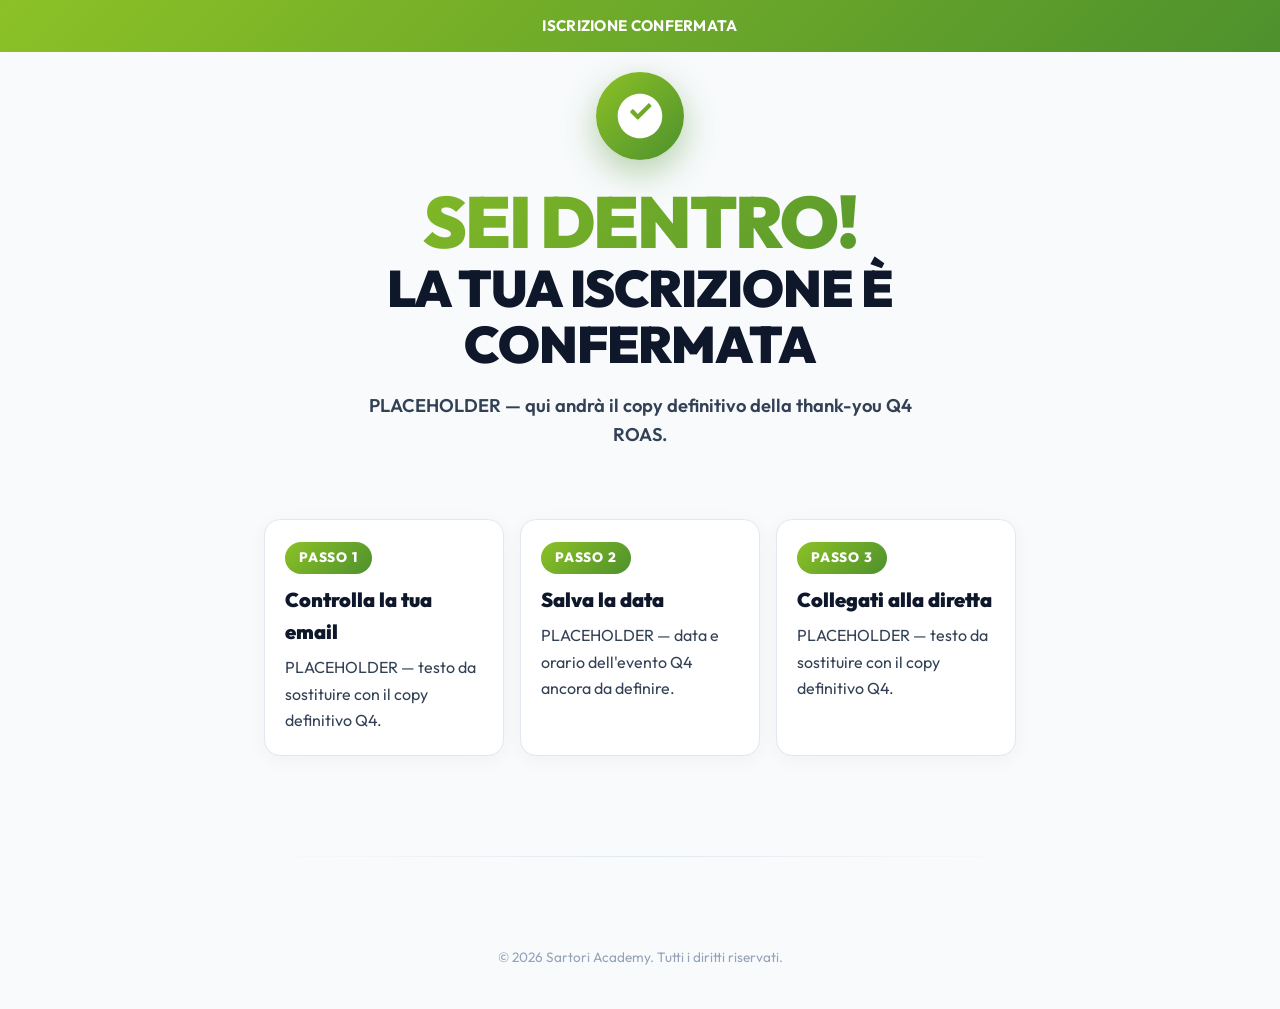
==== grazie.html @ 907e6506 "Initial Q4 2026 ROAS opt-in Co-Authored-By: Claude Opus 5 (1M context) <noreply@anthropic.com>" ====
<!DOCTYPE html>
<html lang="it">

<head>
  <meta charset="utf-8">
  <meta name="viewport" content="width=device-width, initial-scale=1">
  <meta name="robots" content="noindex, nofollow">

  <!-- ============================================================
       COPY PLACEHOLDER — la thank-you Q4 non è ancora definita.
       ============================================================ -->
  <title>Q4 2026 ROAS — Iscrizione confermata</title>
  <meta name="description" content="PLACEHOLDER — descrizione da sostituire con il copy Q4 ROAS.">

  <link rel="icon" href="./assets/favicon.svg" type="image/svg+xml">

  <link rel="preconnect" href="https://fonts.googleapis.com">
  <link rel="preconnect" href="https://fonts.gstatic.com" crossorigin>
  <link href="https://fonts.googleapis.com/css2?family=Outfit:wght@400;500;600;700;800;900&display=swap"
    rel="stylesheet">

  <link rel="stylesheet" href="./css/style.css">
</head>

<body>

  <svg xmlns="http://www.w3.org/2000/svg" style="display:none" aria-hidden="true">
    <symbol id="icon-check" viewBox="0 0 512 512">
      <path
        d="M256 8C119 8 8 119 8 256s111 248 248 248 248-111 248-248S393 8 256 8zm123 145L240 292c-5 5-12 5-17 0l-73-73c-5-5-5-12 0-17l17-17c5-5 12-5 17 0l48 48 114-114c5-5 12-5 17 0l17 17c4 4 4 12-1 17z" />
    </symbol>
    <symbol id="icon-play" viewBox="0 0 24 24">
      <path d="M5 4.5v15a1.5 1.5 0 0 0 2.3 1.3l12-7.5a1.5 1.5 0 0 0 0-2.6l-12-7.5A1.5 1.5 0 0 0 5 4.5z" />
    </symbol>
  </svg>

  <!-- ============================================================
       TOP BAR — COPY PLACEHOLDER
       ============================================================ -->
  <div class="top-bar">
    <strong>ISCRIZIONE CONFERMATA</strong>
  </div>

  <div class="container">

    <!-- ==========================================================
         INTESTAZIONE — COPY PLACEHOLDER
         ========================================================== -->
    <section class="thankyou">
      <span class="thankyou__badge">
        <svg aria-hidden="true">
          <use href="#icon-check"></use>
        </svg>
      </span>

      <div class="big-headline">SEI DENTRO!</div>
      <p class="sub-headline">LA TUA ISCRIZIONE È CONFERMATA</p>

      <p class="thankyou__lead">
        PLACEHOLDER — qui andrà il copy definitivo della thank-you Q4 ROAS.
      </p>
    </section>

    <!-- ==========================================================
         ZONA VIDEO — opzionale.
         Per attivarla: togli l'attributo hidden e configura il video
         in js/config.js (CONFIG.VIDALYTICS).
         ========================================================== -->
    <section hidden>
      <div class="vsl-wrapper" data-video>
        <button type="button" class="vsl-poster" data-video-play aria-label="Riproduci il video">
          <img src="./assets/vsl-cover.png" alt="" width="1280" height="720">
          <span class="vsl-poster__play">
            <svg aria-hidden="true">
              <use href="#icon-play"></use>
            </svg>
          </span>
        </button>
      </div>
    </section>

    <!-- ==========================================================
         PROSSIMI PASSI — COPY PLACEHOLDER
         ========================================================== -->
    <section>
      <div class="thankyou-steps">
        <div class="thankyou-step">
          <span class="thankyou-step__number">Passo 1</span>
          <h3>Controlla la tua email</h3>
          <p>PLACEHOLDER — testo da sostituire con il copy definitivo Q4.</p>
        </div>
        <div class="thankyou-step">
          <span class="thankyou-step__number">Passo 2</span>
          <h3>Salva la data</h3>
          <p>PLACEHOLDER — data e orario dell'evento Q4 ancora da definire.</p>
        </div>
        <div class="thankyou-step">
          <span class="thankyou-step__number">Passo 3</span>
          <h3>Collegati alla diretta</h3>
          <p>PLACEHOLDER — testo da sostituire con il copy definitivo Q4.</p>
        </div>
      </div>
    </section>

    <!-- ==========================================================
         CTA FINALE — opzionale.
         Per attivarla: togli hidden e imposta href/testo definitivi.
         ========================================================== -->
    <section hidden>
      <div class="cta-wrapper">
        <a href="#" class="cta-button">
          CTA PLACEHOLDER<small>Testo secondario placeholder</small>
        </a>
      </div>
    </section>

    <div class="divider"></div>

  </div>

  <!-- ============================================================
       FOOTER — COPY PLACEHOLDER
       ============================================================ -->
  <div class="footer">
    © 2026 Sartori Academy. Tutti i diritti riservati.
  </div>

  <script src="./js/config.js"></script>
  <script src="./js/main.js"></script>
</body>

</html>
---- css/style.css ----
/* ==========================================================================
   Q4 2026 ROAS — OPT-IN
   style.css — foglio di stile unico, mobile first.
   Ricostruito dal design del vecchio opt-in Q2, senza ClickFunnels.
   ========================================================================== */

/* --------------------------------------------------------------------------
   Design tokens
   -------------------------------------------------------------------------- */

:root {
  --green-500: #8cc126;
  --green-600: #4e912d;
  --green-700: #3a7020;
  --green-300: #a0d636;
  --green-100: #d4eda8;
  --green-050: #f0f9e8;

  --gold-300: #f5e27a;
  --gold-500: #e5c547;
  --gold-600: #c9a220;
  --gold-700: #a88510;
  --gold-900: #3a2a05;

  --red-500: #dc2626;
  --red-700: #991b1b;
  --red-050: #fef2f2;

  --ink-900: #0f172a;
  --ink-800: #1a1a1a;
  --ink-600: #334155;
  --ink-400: #64748b;
  --ink-300: #94a3b8;
  --line: #e2e8f0;
  --page-bg: #f8fafc;

  --font: 'Outfit', 'Segoe UI', system-ui, -apple-system, sans-serif;
  --container: 800px;
  --gutter: 18px;
}

/* --------------------------------------------------------------------------
   Reset / base
   -------------------------------------------------------------------------- */

*,
*::before,
*::after {
  margin: 0;
  padding: 0;
  box-sizing: border-box;
}

html,
body {
  scroll-behavior: smooth;
  overflow-x: hidden;
  max-width: 100%;
}

body {
  font-family: var(--font);
  background-color: var(--page-bg);
  color: var(--ink-900);
  line-height: 1.6;
  -webkit-font-smoothing: antialiased;
  -moz-osx-font-smoothing: grayscale;
}

body.has-modal-open {
  overflow: hidden;
}

img,
svg {
  max-width: 100%;
}

a {
  color: inherit;
}

:focus-visible {
  outline: 3px solid var(--gold-500);
  outline-offset: 2px;
}

.visually-hidden {
  position: absolute;
  width: 1px;
  height: 1px;
  margin: -1px;
  padding: 0;
  overflow: hidden;
  clip: rect(0 0 0 0);
  white-space: nowrap;
  border: 0;
}

/* --------------------------------------------------------------------------
   Layout
   -------------------------------------------------------------------------- */

.container {
  max-width: var(--container);
  margin: 0 auto;
  padding: 0 var(--gutter);
}

.container > section {
  padding: 20px 0;
}

.divider {
  width: 100%;
  height: 1px;
  background: linear-gradient(90deg, transparent, var(--line), transparent);
  margin: 20px 0;
}

/* --------------------------------------------------------------------------
   Top bar
   -------------------------------------------------------------------------- */

.top-bar {
  background: linear-gradient(135deg, var(--green-500), var(--green-600));
  color: #fff;
  text-align: center;
  padding: 14px 20px;
  font-size: 0.95rem;
  font-weight: 600;
  letter-spacing: 0.02em;
}

/* --------------------------------------------------------------------------
   Titoli
   -------------------------------------------------------------------------- */

.big-headline {
  font-size: clamp(2.5rem, 8vw, 4.5rem);
  font-weight: 900;
  line-height: 1.05;
  letter-spacing: -0.03em;
  text-align: center;
  background: linear-gradient(135deg, var(--green-500), var(--green-600));
  -webkit-background-clip: text;
  background-clip: text;
  -webkit-text-fill-color: transparent;
  color: transparent;
}

.sub-headline {
  font-size: clamp(2rem, 6vw, 3.2rem);
  font-weight: 900;
  color: var(--ink-900);
  letter-spacing: -0.02em;
  line-height: 1.1;
  text-align: center;
}

.section-heading {
  text-align: center;
  font-size: clamp(2.2rem, 6vw, 3.5rem);
  font-weight: 900;
  background: linear-gradient(135deg, var(--green-500), var(--green-600));
  -webkit-background-clip: text;
  background-clip: text;
  -webkit-text-fill-color: transparent;
  color: transparent;
  line-height: 1.1;
  letter-spacing: -0.03em;
  margin: 24px 0 14px;
}

.shine-text {
  background: linear-gradient(
    90deg,
    var(--green-600) 0%,
    var(--green-500) 25%,
    #d4f07a 50%,
    var(--green-500) 75%,
    var(--green-600) 100%
  );
  background-size: 200% 100%;
  -webkit-background-clip: text;
  background-clip: text;
  -webkit-text-fill-color: transparent;
  color: transparent;
  animation: text-shine 3s ease-in-out infinite;
}

@keyframes text-shine {
  0% {
    background-position: 200% center;
  }
  100% {
    background-position: -200% center;
  }
}

/* --------------------------------------------------------------------------
   Hero
   -------------------------------------------------------------------------- */

.hero {
  text-align: center;
  padding: 0 0 30px;
}

.hero .flash-label {
  display: inline-block;
  background: #fef9c3;
  color: #854d0e;
  font-size: 0.8rem;
  font-weight: 700;
  padding: 5px 14px;
  border-radius: 9999px;
  margin-bottom: 16px;
  border: 1.5px solid var(--gold-500);
}

.hero .flash-label .emoji {
  font-size: 1.1rem;
}

.hero-headline-forced {
  font-size: clamp(2.5rem, 12vw, 6rem);
  width: 100%;
}

.hero-subheadline-forced {
  word-break: keep-all;
  overflow-wrap: normal;
}

.hero-subheadline-forced span {
  white-space: nowrap;
}

.hero .description {
  font-size: 1.15rem;
  font-weight: 600;
  color: var(--ink-600);
  line-height: 1.6;
  margin-bottom: 8px;
}

.hero .description .highlight {
  color: var(--green-600);
  text-decoration: underline;
  text-decoration-thickness: 2px;
  text-underline-offset: 3px;
}

.hero-question {
  font-size: clamp(2.5rem, 12vw, 6rem);
  margin-bottom: 30px;
}

/* --------------------------------------------------------------------------
   Zona video (Vidalytics)
   -------------------------------------------------------------------------- */

.vsl-wrapper {
  position: relative;
  background: #000;
  border-radius: 12px;
  overflow: hidden;
  aspect-ratio: 16 / 9;
  margin-bottom: 40px;
  box-shadow: 0 10px 40px rgba(0, 0, 0, 0.15);
}

.vsl-poster {
  position: absolute;
  inset: 0;
  width: 100%;
  height: 100%;
  border: none;
  padding: 0;
  background: #000;
  cursor: pointer;
  display: block;
}

.vsl-poster img {
  width: 100%;
  height: 100%;
  object-fit: cover;
  display: block;
}

.vsl-poster__play {
  position: absolute;
  top: 50%;
  left: 50%;
  transform: translate(-50%, -50%);
  width: 84px;
  height: 84px;
  border-radius: 50%;
  background: rgba(78, 145, 45, 0.92);
  display: flex;
  align-items: center;
  justify-content: center;
  box-shadow: 0 8px 30px rgba(0, 0, 0, 0.45);
  transition: transform 0.15s;
}

.vsl-poster:hover .vsl-poster__play {
  transform: translate(-50%, -50%) scale(1.08);
}

.vsl-poster__play svg {
  width: 34px;
  height: 34px;
  fill: #fff;
  margin-left: 4px;
}

/* --------------------------------------------------------------------------
   CTA
   -------------------------------------------------------------------------- */

.cta-wrapper {
  text-align: center;
  margin: 20px 0;
}

.cta-button {
  display: block;
  width: 100%;
  background: linear-gradient(180deg, var(--green-300), var(--green-500) 40%, var(--green-600));
  color: #fff;
  font-family: var(--font);
  font-size: 1.8rem;
  font-weight: 900;
  text-transform: uppercase;
  letter-spacing: 0.04em;
  line-height: 1.15;
  padding: 22px 20px;
  border-radius: 9999px;
  border: none;
  border-bottom: 6px solid var(--green-700);
  cursor: pointer;
  text-decoration: none;
  text-shadow: 0 2px 4px rgba(0, 0, 0, 0.25);
  box-shadow: 0 10px 30px rgba(78, 145, 45, 0.5),
    inset 0 2px 0 rgba(255, 255, 255, 0.3),
    inset 0 -2px 4px rgba(0, 0, 0, 0.15);
  animation: pulse 2s ease-in-out infinite;
  transition: transform 0.15s, box-shadow 0.15s, border-bottom 0.15s;
}

.cta-button:hover {
  animation-play-state: paused;
  transform: translateY(-2px) scale(1.03);
  box-shadow: 0 14px 40px rgba(78, 145, 45, 0.6),
    inset 0 2px 0 rgba(255, 255, 255, 0.3),
    inset 0 -2px 4px rgba(0, 0, 0, 0.15);
}

.cta-button:active {
  transform: translateY(3px) scale(0.98);
  border-bottom-width: 2px;
  box-shadow: 0 4px 12px rgba(78, 145, 45, 0.3), inset 0 2px 4px rgba(0, 0, 0, 0.2);
}

.cta-button small {
  display: block;
  font-size: 1rem;
  font-weight: 600;
  margin-top: 2px;
  letter-spacing: 0.01em;
}

@keyframes pulse {
  0%,
  100% {
    transform: scale(1);
  }
  50% {
    transform: scale(1.03);
  }
}

.cta-note {
  text-align: center;
  font-size: 0.9rem;
  font-weight: 700;
  color: var(--green-600);
  margin-top: 12px;
  letter-spacing: 0.05em;
}

/* --------------------------------------------------------------------------
   Form d'iscrizione (hero + popup)
   -------------------------------------------------------------------------- */

.signup-form-wrapper {
  background: linear-gradient(135deg, var(--green-500), var(--green-600));
  border-radius: 20px;
  padding: 32px 22px;
  margin: 0 auto 40px;
  max-width: 500px;
  box-shadow: 0 12px 40px rgba(78, 145, 45, 0.35);
}

.signup-form-wrapper h3 {
  font-size: clamp(1.5rem, 4.5vw, 2rem);
  font-weight: 900;
  color: #fff;
  text-align: center;
  line-height: 1.2;
  margin-bottom: 24px;
  letter-spacing: -0.01em;
}

.signup-form-wrapper h3 span {
  color: var(--gold-300);
  font-style: italic;
}

.signup-form .form-field {
  display: flex;
  align-items: center;
  gap: 12px;
  background: rgba(255, 255, 255, 0.15);
  border: 1.5px solid rgba(255, 255, 255, 0.3);
  border-radius: 12px;
  padding: 14px 16px;
  margin-bottom: 14px;
  transition: border-color 0.2s, background 0.2s;
}

.signup-form .form-field:focus-within {
  border-color: var(--gold-300);
  background: rgba(255, 255, 255, 0.22);
}

.signup-form .form-field.is-invalid {
  border-color: #ffb4b4;
  background: rgba(220, 38, 38, 0.18);
}

.signup-form .form-field__icon {
  width: 20px;
  height: 20px;
  flex-shrink: 0;
  fill: rgba(255, 255, 255, 0.6);
}

.signup-form .form-field input {
  background: none;
  border: none;
  outline: none;
  color: #fff;
  font-family: var(--font);
  font-size: 1.05rem;
  font-weight: 500;
  width: 100%;
  min-width: 0;
}

.signup-form .form-field input::placeholder {
  color: rgba(255, 255, 255, 0.55);
}

/* Prefisso internazionale: la select nativa copre il pill "+39", così su
   mobile si apre il picker di sistema senza librerie esterne. */
.form-field--phone {
  gap: 8px;
}

.phone-prefix {
  position: relative;
  flex-shrink: 0;
  display: flex;
  align-items: center;
}

.phone-prefix__value {
  display: inline-flex;
  align-items: center;
  gap: 4px;
  background: rgba(255, 255, 255, 0.2);
  border-radius: 8px;
  padding: 6px 10px;
  color: #fff;
  font-size: 1rem;
  font-weight: 700;
  white-space: nowrap;
  pointer-events: none;
}

.phone-prefix__value::after {
  content: '';
  width: 0;
  height: 0;
  border-left: 4px solid transparent;
  border-right: 4px solid transparent;
  border-top: 5px solid rgba(255, 255, 255, 0.8);
}

.phone-prefix select {
  position: absolute;
  inset: 0;
  width: 100%;
  height: 100%;
  opacity: 0;
  cursor: pointer;
  font-family: var(--font);
  font-size: 16px; /* evita lo zoom automatico su iOS */
}

.form-error {
  background: rgba(255, 255, 255, 0.95);
  color: var(--red-700);
  border-radius: 10px;
  padding: 12px 14px;
  font-size: 0.95rem;
  font-weight: 600;
  line-height: 1.45;
  margin-bottom: 14px;
  text-align: left;
}

.form-submit {
  display: block;
  width: 100%;
  background: linear-gradient(180deg, var(--gold-300), var(--gold-500) 40%, var(--gold-600));
  color: var(--gold-900);
  font-family: var(--font);
  font-size: 2rem;
  font-weight: 900;
  text-transform: uppercase;
  letter-spacing: 0.03em;
  line-height: 1.15;
  padding: 22px 20px;
  border-radius: 9999px;
  border: none;
  border-bottom: 5px solid var(--gold-700);
  cursor: pointer;
  text-align: center;
  text-decoration: none;
  margin-top: 20px;
  box-shadow: 0 10px 30px rgba(201, 162, 32, 0.5),
    inset 0 2px 0 rgba(255, 255, 255, 0.4),
    inset 0 -2px 4px rgba(0, 0, 0, 0.1);
  animation: pulse 2s ease-in-out infinite;
  transition: transform 0.15s, box-shadow 0.15s, border-bottom 0.15s;
}

.form-submit:hover:not(:disabled) {
  animation-play-state: paused;
  transform: translateY(-2px) scale(1.03);
  box-shadow: 0 14px 40px rgba(201, 162, 32, 0.6),
    inset 0 2px 0 rgba(255, 255, 255, 0.4),
    inset 0 -2px 4px rgba(0, 0, 0, 0.1);
}

.form-submit:active:not(:disabled) {
  transform: translateY(3px) scale(0.98);
  border-bottom-width: 2px;
  box-shadow: 0 4px 12px rgba(201, 162, 32, 0.3), inset 0 2px 4px rgba(0, 0, 0, 0.15);
}

.form-submit:disabled {
  cursor: progress;
  opacity: 0.85;
  animation: none;
  transform: none;
  font-size: 1.3rem;
}

.form-submit small {
  display: block;
  font-size: 0.85rem;
  font-weight: 600;
  margin-top: 2px;
  letter-spacing: 0.01em;
  color: #5a4210;
}

.form-submit__spinner {
  display: inline-block;
  width: 18px;
  height: 18px;
  margin-right: 10px;
  vertical-align: -3px;
  border: 3px solid rgba(58, 42, 5, 0.25);
  border-top-color: var(--gold-900);
  border-radius: 50%;
  animation: spin 0.7s linear infinite;
}

@keyframes spin {
  to {
    transform: rotate(360deg);
  }
}

.form-note {
  color: #fff;
  text-align: center;
  font-size: 1.05rem;
  line-height: 1.7;
  margin-top: 20px;
}

.form-note .underline-green {
  text-decoration: underline;
  text-underline-offset: 3px;
  text-decoration-thickness: 2px;
}

.cta-note--on-green {
  color: var(--gold-300);
  margin-top: 14px;
}

/* --------------------------------------------------------------------------
   Modal d'iscrizione (aperto dalle CTA)
   -------------------------------------------------------------------------- */

.modal {
  position: fixed;
  inset: 0;
  z-index: 100;
  background: rgba(15, 23, 42, 0.78);
  display: flex;
  align-items: flex-start;
  justify-content: center;
  padding: 20px var(--gutter);
  overflow-y: auto;
  -webkit-overflow-scrolling: touch;
}

.modal[hidden] {
  display: none;
}

.modal__dialog {
  position: relative;
  width: 100%;
  max-width: 500px;
  margin: auto;
  background: #fff;
  border-radius: 22px;
  padding: 14px;
  box-shadow: 0 24px 60px rgba(0, 0, 0, 0.45);
}

.modal__close {
  position: absolute;
  top: -10px;
  right: -10px;
  z-index: 2;
  width: 40px;
  height: 40px;
  border-radius: 50%;
  border: none;
  background: #fff;
  color: var(--ink-900);
  font-size: 1.4rem;
  line-height: 1;
  cursor: pointer;
  box-shadow: 0 4px 14px rgba(0, 0, 0, 0.3);
}

.modal__headline {
  display: block;
  width: 100%;
  height: auto;
  margin-bottom: 14px;
}

.modal .signup-form-wrapper {
  margin-bottom: 0;
}

/* --------------------------------------------------------------------------
   Card benefici
   -------------------------------------------------------------------------- */

.benefit-cards {
  display: grid;
  grid-template-columns: 1fr;
  gap: 20px;
  margin: 16px 0 20px;
}

.benefit-card {
  background: var(--green-050);
  border-radius: 16px;
  overflow: hidden;
  box-shadow: 0 4px 20px rgba(0, 0, 0, 0.04);
}

.benefit-card-img {
  background: var(--green-100);
  min-height: 140px;
}

.benefit-card-img img {
  width: 100%;
  height: auto;
  display: block;
}

.benefit-card-body {
  padding: 14px 16px;
  display: flex;
  gap: 10px;
  align-items: flex-start;
}

.benefit-check {
  flex-shrink: 0;
  width: 26px;
  height: 26px;
  margin-top: 4px;
  fill: var(--green-600);
}

.benefit-card-body p {
  font-size: 1.3rem;
  color: var(--ink-600);
  line-height: 1.6;
  margin: 0;
  text-align: left;
}

.benefit-card-body p strong {
  color: var(--green-600);
  font-size: 1.35em;
  line-height: 1.2;
  display: inline-block;
}

.bio-cards .benefit-card-body p strong {
  font-size: inherit;
  line-height: inherit;
  display: inline;
}

.bio-photo {
  text-align: center;
  margin: 24px 0 30px;
}

.bio-photo img {
  max-width: 100%;
  height: auto;
  border-radius: 16px;
}

/* --------------------------------------------------------------------------
   Step cards (verdi / rosse)
   -------------------------------------------------------------------------- */

.green-steps,
.red-steps {
  display: flex;
  flex-direction: column;
  gap: 16px;
  margin: 10px 0 30px;
}

.green-step-card,
.red-step-card {
  border-radius: 14px;
  padding: 28px 24px 28px 82px;
  position: relative;
  overflow: hidden;
}

.green-step-card {
  background: var(--green-050);
}

.red-step-card {
  background: var(--red-050);
}

.green-step-number,
.red-step-number {
  position: absolute;
  left: 10px;
  top: 50%;
  transform: translateY(-50%);
  font-size: 5rem;
  font-weight: 900;
  line-height: 1;
  pointer-events: none;
}

.green-step-number {
  color: rgba(78, 145, 45, 0.15);
}

.red-step-number {
  color: rgba(220, 38, 38, 0.1);
}

.green-step-card p,
.red-step-card p {
  font-size: clamp(1.3rem, 3.5vw, 1.5rem);
  line-height: 1.6;
  margin: 0;
  text-align: left;
  position: relative;
  z-index: 1;
}

.green-step-card p {
  color: var(--ink-800);
}

.green-step-card p strong {
  color: var(--green-600);
}

.red-step-card p {
  color: var(--red-700);
}

.red-step-card p strong {
  color: var(--red-500);
}

/* --------------------------------------------------------------------------
   Blocchi di testo
   -------------------------------------------------------------------------- */

.text-section {
  margin: 16px 0;
}

.text-section p {
  font-size: 1.05rem;
  color: var(--ink-600);
  line-height: 1.8;
  margin-bottom: 16px;
  text-align: left;
}

.text-section p:last-child {
  margin-bottom: 0;
}

.text-section p strong {
  color: var(--ink-900);
}

.text-big p {
  font-size: clamp(1.5rem, 4.5vw, 1.6rem);
  line-height: 1.7;
}

.text-big p strong {
  color: var(--green-600);
}

.text-bold {
  font-weight: 700;
  color: var(--ink-900) !important;
}

.text-check {
  display: flex;
  gap: 10px;
  align-items: flex-start;
}

.text-check svg {
  flex-shrink: 0;
  width: 22px;
  height: 22px;
  margin-top: 6px;
  fill: var(--green-600);
}

.flash-warning {
  color: var(--red-500) !important;
  font-size: clamp(1.6rem, 5vw, 2.2rem) !important;
  font-weight: 900 !important;
  text-transform: uppercase;
  text-align: center !important;
  animation: flash-blink 1.2s ease-in-out infinite;
  margin: 20px 0 !important;
}

@keyframes flash-blink {
  0%,
  100% {
    opacity: 1;
  }
  50% {
    opacity: 0.4;
  }
}

.section-green {
  background: var(--green-050);
  padding: 24px var(--gutter);
  margin: 30px calc(var(--gutter) * -1);
  overflow: hidden;
}

/* --------------------------------------------------------------------------
   Blocco data evento
   -------------------------------------------------------------------------- */

.event-date-section {
  background: linear-gradient(135deg, var(--green-500), var(--green-600));
  border-radius: 20px;
  padding: 40px 24px;
  margin: 30px 0;
  text-align: center;
  box-shadow: 0 12px 40px rgba(78, 145, 45, 0.35);
}

.event-date-section .event-title {
  font-size: clamp(1.5rem, 4.5vw, 2rem);
  font-weight: 900;
  color: #fff;
  line-height: 1.2;
  margin-bottom: 24px;
  letter-spacing: -0.01em;
}

.event-date-section .event-title .highlight-gold {
  color: var(--gold-300);
  font-style: italic;
}

.event-date-card {
  display: inline-block;
  background: #fff;
  border-radius: 16px;
  padding: 20px 40px;
  box-shadow: 0 8px 30px rgba(0, 0, 0, 0.15);
}

.event-date-card .day-label {
  font-size: 0.85rem;
  font-weight: 700;
  text-transform: uppercase;
  letter-spacing: 0.08em;
  color: var(--gold-900);
  background: linear-gradient(180deg, var(--gold-300), var(--gold-600));
  display: inline-block;
  padding: 4px 16px;
  border-radius: 9999px;
  margin-bottom: 10px;
}

.event-date-card .day-number {
  font-size: clamp(3.5rem, 10vw, 5rem);
  font-weight: 900;
  color: var(--ink-800);
  line-height: 1;
  margin-bottom: 2px;
}

.event-date-card .day-month {
  font-size: 1rem;
  font-weight: 700;
  text-transform: uppercase;
  letter-spacing: 0.05em;
  color: #555;
}

.event-date-card .day-time {
  font-size: 0.9rem;
  color: #888;
  margin-top: 4px;
}

/* --------------------------------------------------------------------------
   Slider testimonianze
   -------------------------------------------------------------------------- */

.slider-wrapper {
  overflow: hidden;
  position: relative;
  margin: 30px calc(var(--gutter) * -1);
}

.slider-wrapper::before,
.slider-wrapper::after {
  content: '';
  position: absolute;
  top: 0;
  bottom: 0;
  width: 60px;
  z-index: 2;
  pointer-events: none;
}

.slider-wrapper::before {
  left: 0;
  background: linear-gradient(to right, var(--green-050), transparent);
}

.slider-wrapper::after {
  right: 0;
  background: linear-gradient(to left, var(--green-050), transparent);
}

.slider-track {
  display: flex;
  gap: 16px;
  width: max-content;
}

.slider-track img {
  height: 320px;
  width: auto;
  border-radius: 12px;
  flex-shrink: 0;
}

.slider-top {
  animation: scroll-left 30s linear infinite;
  margin-bottom: 16px;
}

.slider-bottom {
  animation: scroll-right 30s linear infinite;
}

@keyframes scroll-left {
  0% {
    transform: translateX(0);
  }
  100% {
    transform: translateX(-50%);
  }
}

@keyframes scroll-right {
  0% {
    transform: translateX(-50%);
  }
  100% {
    transform: translateX(0);
  }
}

/* --------------------------------------------------------------------------
   FAQ
   -------------------------------------------------------------------------- */

.faq-section {
  margin: 24px 0 30px;
}

details {
  background: linear-gradient(180deg, var(--green-300), var(--green-500) 40%, var(--green-600));
  border: none;
  border-radius: 8px;
  border-bottom: 4px solid var(--green-700);
  margin-bottom: 14px;
  overflow: hidden;
  box-shadow: 0 6px 20px rgba(78, 145, 45, 0.3), inset 0 1px 0 rgba(255, 255, 255, 0.3);
  transition: transform 0.3s, box-shadow 0.3s, background 0.3s;
}

details:hover {
  transform: translateY(-2px);
  box-shadow: 0 10px 30px rgba(78, 145, 45, 0.4), inset 0 1px 0 rgba(255, 255, 255, 0.3);
}

details[open] {
  background: #fff;
  border-bottom-color: var(--line);
  box-shadow: 0 6px 24px rgba(0, 0, 0, 0.08);
  transform: none;
}

summary {
  padding: 20px 24px;
  font-size: clamp(1.2rem, 3.5vw, 1.4rem);
  font-weight: 800;
  color: #fff;
  cursor: pointer;
  list-style: none;
  display: flex;
  justify-content: space-between;
  gap: 16px;
  align-items: center;
  text-align: left;
  text-shadow: 0 1px 3px rgba(0, 0, 0, 0.2);
}

details[open] summary {
  color: var(--green-600);
  text-shadow: none;
}

summary::-webkit-details-marker {
  display: none;
}

summary::after {
  content: '+';
  flex-shrink: 0;
  font-size: 1.4rem;
  font-weight: 900;
  color: #fff;
}

details[open] summary::after {
  content: '–';
  color: var(--green-600);
}

.faq-answer {
  padding: 0 24px 20px;
  font-size: clamp(1.15rem, 3vw, 1.25rem);
  color: var(--ink-600);
  line-height: 1.7;
  text-align: left;
}

/* --------------------------------------------------------------------------
   Countdown (opzionale — attivabile da js/config.js)
   -------------------------------------------------------------------------- */

.countdown-section {
  text-align: center;
  margin: 30px 0;
}

.countdown-label {
  font-size: 1rem;
  font-weight: 600;
  color: var(--ink-400);
  margin-bottom: 12px;
  text-transform: uppercase;
  letter-spacing: 0.05em;
}

.countdown {
  display: inline-flex;
  gap: 12px;
}

.countdown-block {
  background: linear-gradient(135deg, var(--green-500), var(--green-600));
  color: #fff;
  border-radius: 10px;
  padding: 10px 12px;
  min-width: 60px;
  text-align: center;
}

.countdown-block .number {
  font-size: 1.5rem;
  font-weight: 900;
  line-height: 1;
}

.countdown-block .label {
  font-size: 0.7rem;
  font-weight: 600;
  text-transform: uppercase;
  letter-spacing: 0.08em;
  margin-top: 4px;
  color: rgba(255, 255, 255, 0.7);
}

/* --------------------------------------------------------------------------
   Footer
   -------------------------------------------------------------------------- */

.footer {
  text-align: center;
  padding: 40px 20px;
  font-size: 0.85rem;
  color: var(--ink-300);
}

/* --------------------------------------------------------------------------
   Thank you page
   -------------------------------------------------------------------------- */

.thankyou {
  text-align: center;
  padding: 40px 0 20px;
}

.thankyou__badge {
  display: inline-flex;
  align-items: center;
  justify-content: center;
  width: 88px;
  height: 88px;
  border-radius: 50%;
  background: linear-gradient(135deg, var(--green-500), var(--green-600));
  box-shadow: 0 12px 34px rgba(78, 145, 45, 0.4);
  margin-bottom: 24px;
}

.thankyou__badge svg {
  width: 46px;
  height: 46px;
  fill: #fff;
}

.thankyou__lead {
  font-size: 1.15rem;
  font-weight: 600;
  color: var(--ink-600);
  max-width: 560px;
  margin: 18px auto 0;
}

.thankyou-steps {
  display: grid;
  grid-template-columns: 1fr;
  gap: 16px;
  margin: 30px 0;
  text-align: left;
}

.thankyou-step {
  background: #fff;
  border: 1px solid var(--line);
  border-radius: 16px;
  padding: 22px 20px;
  box-shadow: 0 4px 20px rgba(0, 0, 0, 0.04);
}

.thankyou-step__number {
  display: inline-block;
  background: linear-gradient(135deg, var(--green-500), var(--green-600));
  color: #fff;
  font-size: 0.85rem;
  font-weight: 800;
  letter-spacing: 0.06em;
  text-transform: uppercase;
  padding: 5px 14px;
  border-radius: 9999px;
  margin-bottom: 10px;
}

.thankyou-step h3 {
  font-size: 1.25rem;
  font-weight: 900;
  color: var(--ink-900);
  margin-bottom: 6px;
}

.thankyou-step p {
  font-size: 1rem;
  color: var(--ink-600);
  line-height: 1.65;
}

/* --------------------------------------------------------------------------
   Desktop / tablet
   -------------------------------------------------------------------------- */

@media (min-width: 769px) {
  :root {
    --gutter: 24px;
  }

  .container > section {
    padding: 20px 0;
  }

  .hero {
    padding: 0 0 50px;
  }

  .divider {
    margin: 50px 0;
  }

  .section-heading {
    margin: 60px 0 30px;
  }

  .text-section {
    margin: 40px 0;
  }

  .cta-wrapper {
    margin: 40px 0;
  }

  .cta-button {
    font-size: clamp(2rem, 6vw, 3rem);
    padding: 26px 24px;
  }

  .form-submit {
    font-size: 1.6rem;
    padding: 24px 28px;
  }

  .benefit-cards {
    grid-template-columns: repeat(2, 1fr);
    margin: 30px 0 40px;
  }

  .benefit-card-body p {
    font-size: clamp(1.3rem, 3.5vw, 1.5rem);
  }

  .section-green {
    padding: 50px 36px;
  }

  .signup-form-wrapper {
    padding: 40px 30px;
  }

  .slider-track img {
    height: 450px;
  }

  .faq-section {
    margin: 50px 0 60px;
  }

  .thankyou-steps {
    grid-template-columns: repeat(3, 1fr);
  }

  .countdown-block {
    padding: 14px 18px;
    min-width: 72px;
  }

  .countdown-block .number {
    font-size: 2rem;
  }
}

/* --------------------------------------------------------------------------
   Accessibilità: rispetta prefers-reduced-motion
   -------------------------------------------------------------------------- */

@media (prefers-reduced-motion: reduce) {
  *,
  *::before,
  *::after {
    animation-duration: 0.01ms !important;
    animation-iteration-count: 1 !important;
    transition-duration: 0.01ms !important;
    scroll-behavior: auto !important;
  }
}
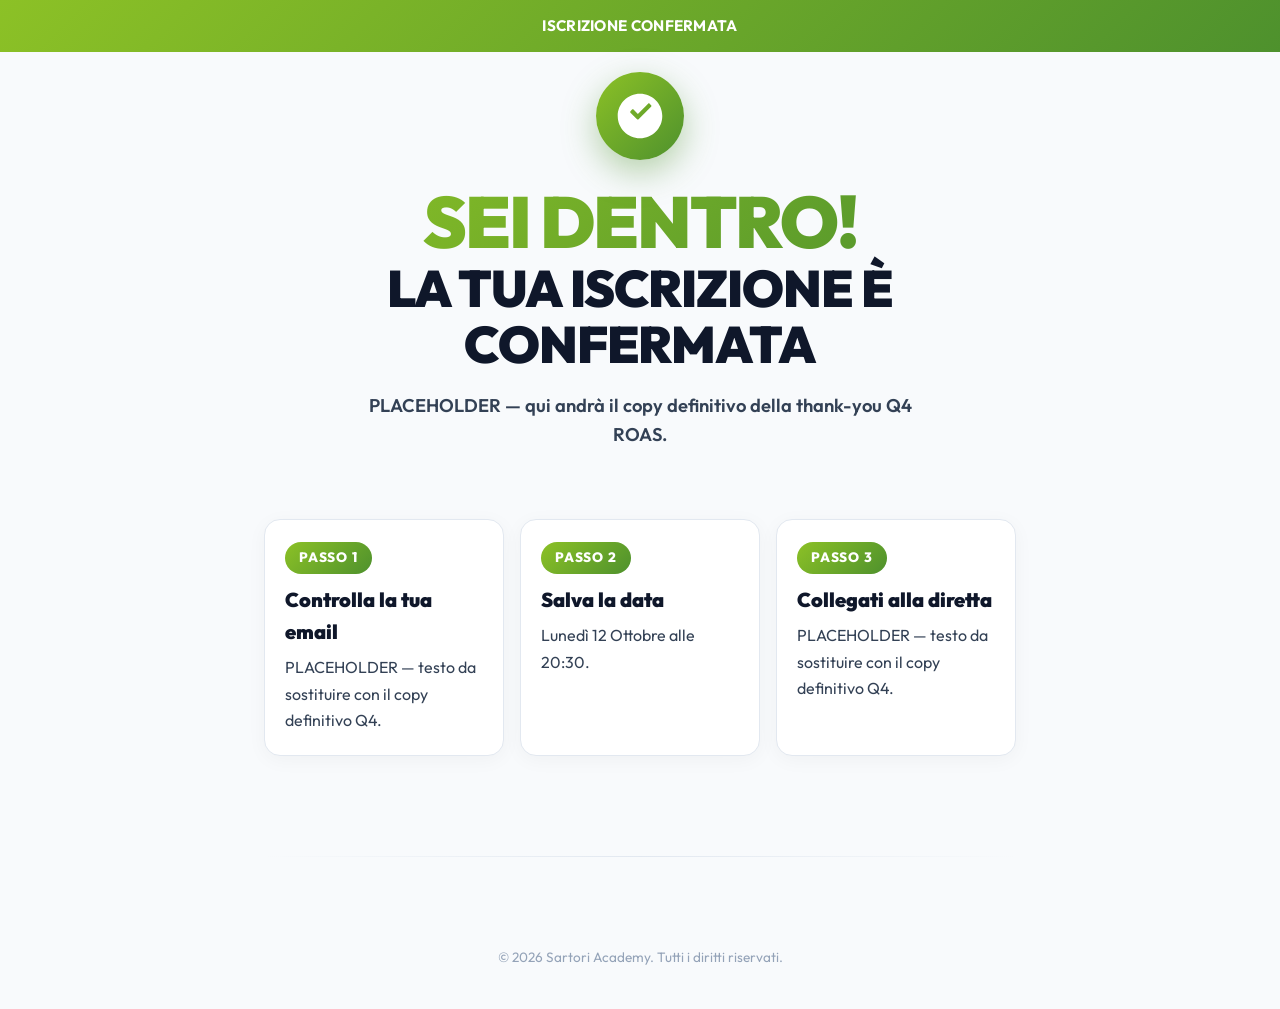
==== commit b6ecbb55: "Update Q4 ROAS event date and remove old video Co-Authored-By: Claude Opus 5 (1M context) <noreply@a" ====
--- a/grazie.html
+++ b/grazie.html
@@ -29,9 +29,6 @@
       <path
         d="M256 8C119 8 8 119 8 256s111 248 248 248 248-111 248-248S393 8 256 8zm123 145L240 292c-5 5-12 5-17 0l-73-73c-5-5-5-12 0-17l17-17c5-5 12-5 17 0l48 48 114-114c5-5 12-5 17 0l17 17c4 4 4 12-1 17z" />
     </symbol>
-    <symbol id="icon-play" viewBox="0 0 24 24">
-      <path d="M5 4.5v15a1.5 1.5 0 0 0 2.3 1.3l12-7.5a1.5 1.5 0 0 0 0-2.6l-12-7.5A1.5 1.5 0 0 0 5 4.5z" />
-    </symbol>
   </svg>
 
   <!-- ============================================================
@@ -62,24 +59,6 @@
     </section>
 
     <!-- ==========================================================
-         ZONA VIDEO — opzionale.
-         Per attivarla: togli l'attributo hidden e configura il video
-         in js/config.js (CONFIG.VIDALYTICS).
-         ========================================================== -->
-    <section hidden>
-      <div class="vsl-wrapper" data-video>
-        <button type="button" class="vsl-poster" data-video-play aria-label="Riproduci il video">
-          <img src="./assets/vsl-cover.png" alt="" width="1280" height="720">
-          <span class="vsl-poster__play">
-            <svg aria-hidden="true">
-              <use href="#icon-play"></use>
-            </svg>
-          </span>
-        </button>
-      </div>
-    </section>
-
-    <!-- ==========================================================
          PROSSIMI PASSI — COPY PLACEHOLDER
          ========================================================== -->
     <section>
@@ -92,7 +71,7 @@
         <div class="thankyou-step">
           <span class="thankyou-step__number">Passo 2</span>
           <h3>Salva la data</h3>
-          <p>PLACEHOLDER — data e orario dell'evento Q4 ancora da definire.</p>
+          <p>Lunedì 12 Ottobre alle 20:30.</p>
         </div>
         <div class="thankyou-step">
           <span class="thankyou-step__number">Passo 3</span>
--- a/css/style.css
+++ b/css/style.css
@@ -255,66 +255,6 @@
 .hero-question {
   font-size: clamp(2.5rem, 12vw, 6rem);
   margin-bottom: 30px;
-}
-
-/* --------------------------------------------------------------------------
-   Zona video (Vidalytics)
-   -------------------------------------------------------------------------- */
-
-.vsl-wrapper {
-  position: relative;
-  background: #000;
-  border-radius: 12px;
-  overflow: hidden;
-  aspect-ratio: 16 / 9;
-  margin-bottom: 40px;
-  box-shadow: 0 10px 40px rgba(0, 0, 0, 0.15);
-}
-
-.vsl-poster {
-  position: absolute;
-  inset: 0;
-  width: 100%;
-  height: 100%;
-  border: none;
-  padding: 0;
-  background: #000;
-  cursor: pointer;
-  display: block;
-}
-
-.vsl-poster img {
-  width: 100%;
-  height: 100%;
-  object-fit: cover;
-  display: block;
-}
-
-.vsl-poster__play {
-  position: absolute;
-  top: 50%;
-  left: 50%;
-  transform: translate(-50%, -50%);
-  width: 84px;
-  height: 84px;
-  border-radius: 50%;
-  background: rgba(78, 145, 45, 0.92);
-  display: flex;
-  align-items: center;
-  justify-content: center;
-  box-shadow: 0 8px 30px rgba(0, 0, 0, 0.45);
-  transition: transform 0.15s;
-}
-
-.vsl-poster:hover .vsl-poster__play {
-  transform: translate(-50%, -50%) scale(1.08);
-}
-
-.vsl-poster__play svg {
-  width: 34px;
-  height: 34px;
-  fill: #fff;
-  margin-left: 4px;
 }
 
 /* --------------------------------------------------------------------------
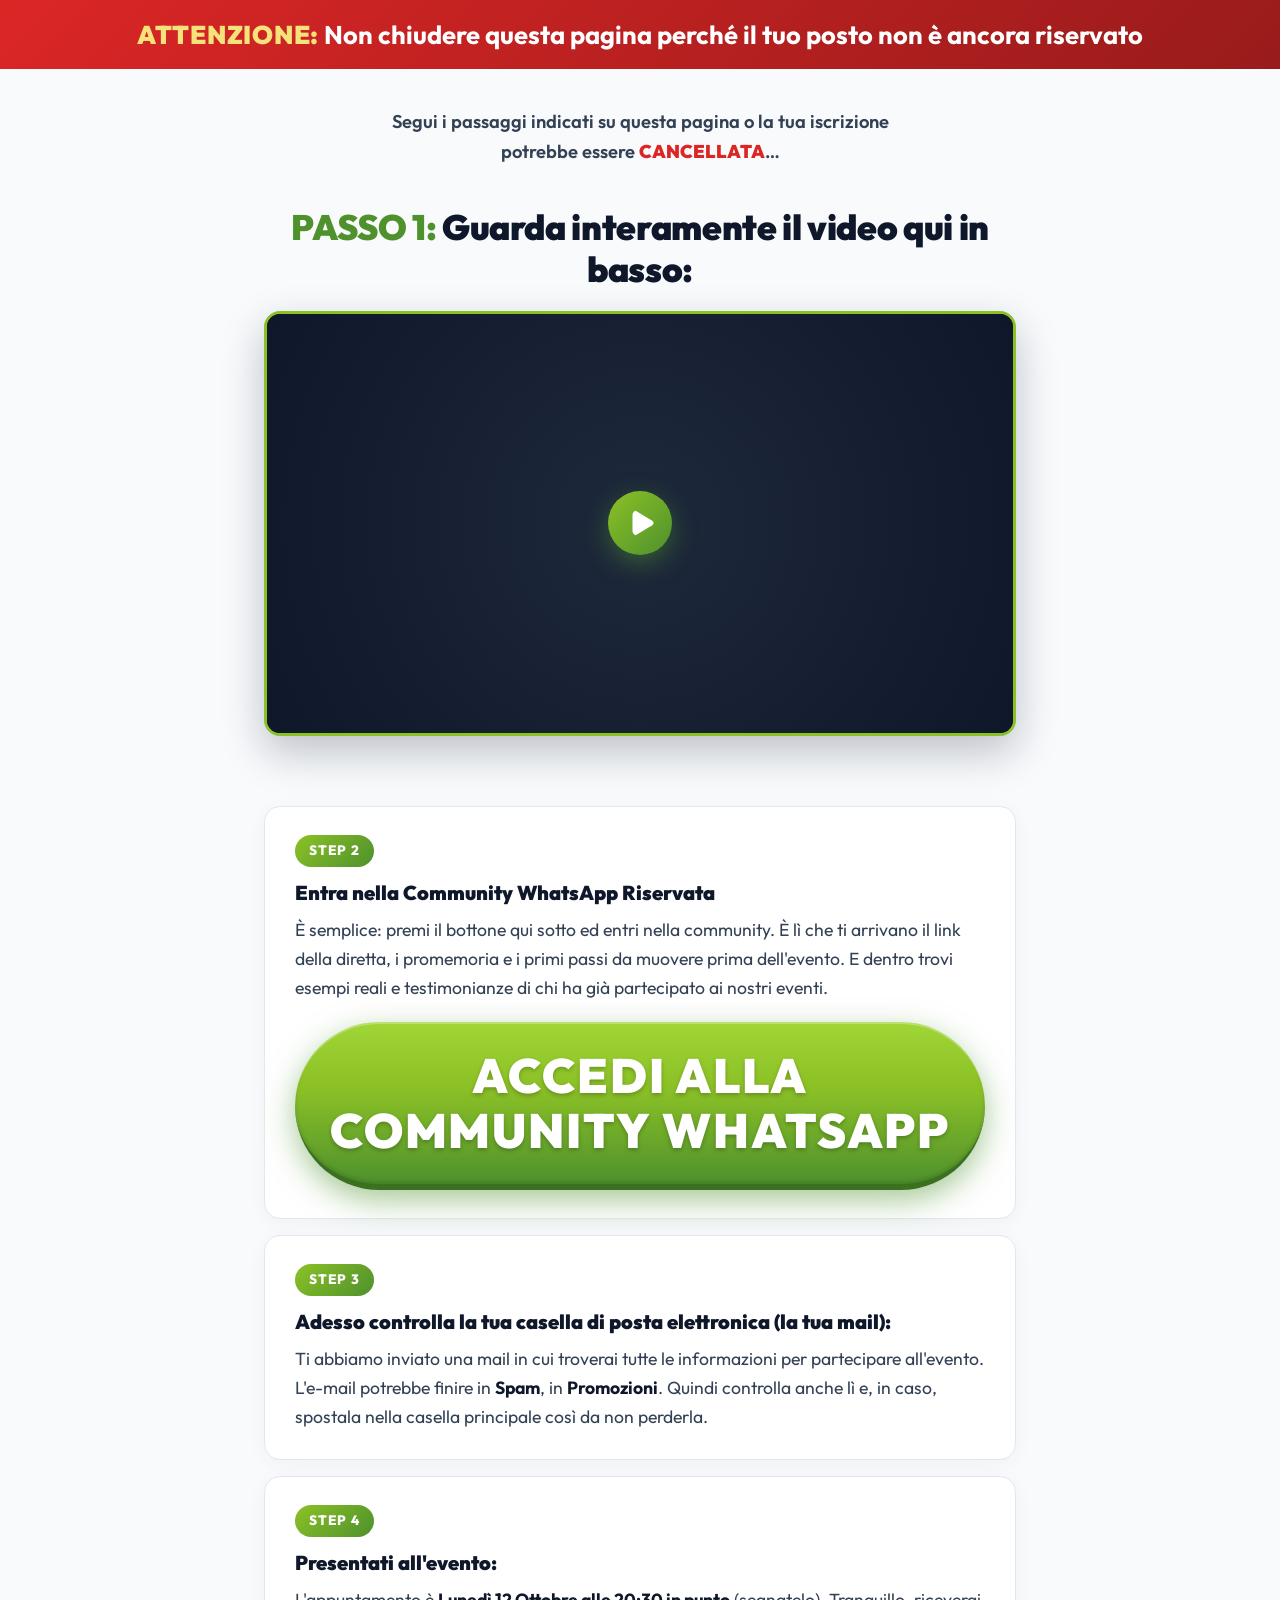
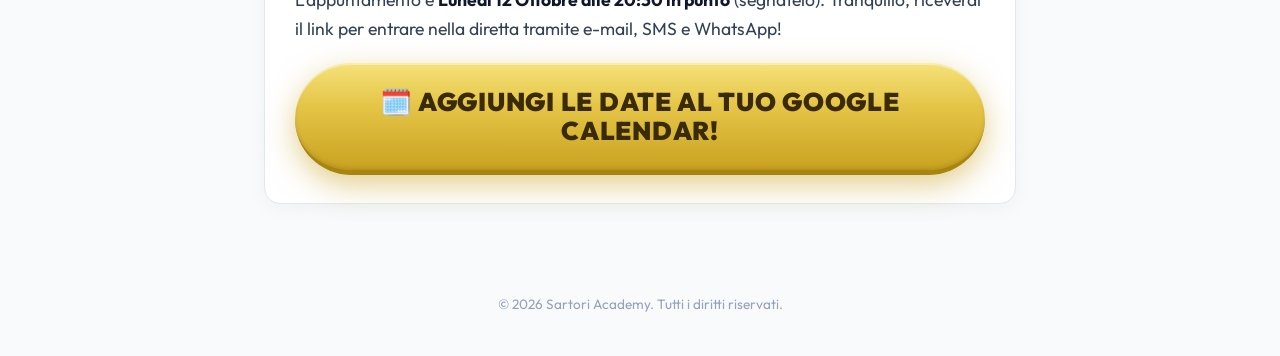
==== commit 38b9b6ea: "Update Q4 ROAS opt-in and thank-you copy Co-Authored-By: Claude Opus 5 (1M context) <noreply@anthrop" ====
--- a/grazie.html
+++ b/grazie.html
@@ -6,11 +6,8 @@
   <meta name="viewport" content="width=device-width, initial-scale=1">
   <meta name="robots" content="noindex, nofollow">
 
-  <!-- ============================================================
-       COPY PLACEHOLDER — la thank-you Q4 non è ancora definita.
-       ============================================================ -->
-  <title>Q4 2026 ROAS — Iscrizione confermata</title>
-  <meta name="description" content="PLACEHOLDER — descrizione da sostituire con il copy Q4 ROAS.">
+  <!-- Copy: "OPT-IN - Lancio ROAS (12_10_2026).docx" → sezione A3 - TY PAGE -->
+  <title>I prossimi passi — Evento Live 12 Ottobre 2026</title>
 
   <link rel="icon" href="./assets/favicon.svg" type="image/svg+xml">
 
@@ -25,80 +22,98 @@
 <body>
 
   <svg xmlns="http://www.w3.org/2000/svg" style="display:none" aria-hidden="true">
-    <symbol id="icon-check" viewBox="0 0 512 512">
-      <path
-        d="M256 8C119 8 8 119 8 256s111 248 248 248 248-111 248-248S393 8 256 8zm123 145L240 292c-5 5-12 5-17 0l-73-73c-5-5-5-12 0-17l17-17c5-5 12-5 17 0l48 48 114-114c5-5 12-5 17 0l17 17c4 4 4 12-1 17z" />
+    <symbol id="icon-play" viewBox="0 0 384 512">
+      <path d="M73 39c-15-9-33-9-48 0S0 63 0 80v352c0 17 9 33 25 41s33 9 48 0l288-176c14-9 23-24 23-41s-9-32-23-41L73 39z" />
     </symbol>
   </svg>
 
   <!-- ============================================================
-       TOP BAR — COPY PLACEHOLDER
+       ATTENZIONE — headline iniziale
        ============================================================ -->
-  <div class="top-bar">
-    <strong>ISCRIZIONE CONFERMATA</strong>
+  <div class="alert-bar" role="alert">
+    <strong>ATTENZIONE:</strong> Non chiudere questa pagina perché il tuo posto non è ancora riservato
   </div>
 
   <div class="container">
 
-    <!-- ==========================================================
-         INTESTAZIONE — COPY PLACEHOLDER
-         ========================================================== -->
     <section class="thankyou">
-      <span class="thankyou__badge">
-        <svg aria-hidden="true">
-          <use href="#icon-check"></use>
-        </svg>
-      </span>
-
-      <div class="big-headline">SEI DENTRO!</div>
-      <p class="sub-headline">LA TUA ISCRIZIONE È CONFERMATA</p>
-
       <p class="thankyou__lead">
-        PLACEHOLDER — qui andrà il copy definitivo della thank-you Q4 ROAS.
+        Segui i passaggi indicati su questa pagina o la tua iscrizione potrebbe essere
+        <strong class="text-alert">CANCELLATA</strong>…
       </p>
     </section>
 
     <!-- ==========================================================
-         PROSSIMI PASSI — COPY PLACEHOLDER
+         PASSO 1 — VSL thank-you
+         Il testo del video (A3, da "--- VSL ---" a "--- FINE VSL ---")
+         è lo script del video: NON va mostrato in pagina.
+
+         TODO: NEW Q4 THANK-YOU VIDALYTICS EMBED
+         Sostituire l'intero <div class="vsl-placeholder"> qui sotto con
+         l'embed Vidalytics Q4 definitivo. NON riutilizzare l'embed Q2.
          ========================================================== -->
-    <section>
-      <div class="thankyou-steps">
-        <div class="thankyou-step">
-          <span class="thankyou-step__number">Passo 1</span>
-          <h3>Controlla la tua email</h3>
-          <p>PLACEHOLDER — testo da sostituire con il copy definitivo Q4.</p>
-        </div>
-        <div class="thankyou-step">
-          <span class="thankyou-step__number">Passo 2</span>
-          <h3>Salva la data</h3>
-          <p>Lunedì 12 Ottobre alle 20:30.</p>
-        </div>
-        <div class="thankyou-step">
-          <span class="thankyou-step__number">Passo 3</span>
-          <h3>Collegati alla diretta</h3>
-          <p>PLACEHOLDER — testo da sostituire con il copy definitivo Q4.</p>
+    <section class="thankyou-vsl">
+      <h2 class="step-heading"><span>PASSO 1:</span> Guarda interamente il video qui in basso:</h2>
+
+      <div class="vsl-frame" data-vsl="thankyou">
+        <div class="vsl-placeholder" role="img" aria-label="Video">
+          <svg aria-hidden="true">
+            <use href="#icon-play"></use>
+          </svg>
         </div>
       </div>
     </section>
 
-    <!-- ==========================================================
-         CTA FINALE — opzionale.
-         Per attivarla: togli hidden e imposta href/testo definitivi.
-         ========================================================== -->
-    <section hidden>
-      <div class="cta-wrapper">
-        <a href="#" class="cta-button">
-          CTA PLACEHOLDER<small>Testo secondario placeholder</small>
-        </a>
+    <section>
+      <div class="thankyou-steps">
+
+        <!-- Step 2 — Community WhatsApp -->
+        <div class="thankyou-step">
+          <span class="thankyou-step__number">Step 2</span>
+          <h3>Entra nella Community WhatsApp Riservata</h3>
+          <p>È semplice: premi il bottone qui sotto ed entri nella community. È lì che ti arrivano il link della
+            diretta, i promemoria e i primi passi da muovere prima dell'evento. E dentro trovi esempi reali e
+            testimonianze di chi ha già partecipato ai nostri eventi.</p>
+
+          <!-- TODO: URL COMMUNITY WHATSAPP
+               Il link definitivo non è ancora stato fornito.
+               Aggiungere href="https://chat.whatsapp.com/..." e rimuovere aria-disabled. -->
+          <a class="cta-button cta-button--step" aria-disabled="true" target="_blank" rel="noopener">
+            ACCEDI ALLA COMMUNITY WHATSAPP
+          </a>
+        </div>
+
+        <!-- Step 3 — Email -->
+        <div class="thankyou-step">
+          <span class="thankyou-step__number">Step 3</span>
+          <h3>Adesso controlla la tua casella di posta elettronica (la tua mail):</h3>
+          <p>Ti abbiamo inviato una mail in cui troverai tutte le informazioni per partecipare all'evento. L'e-mail
+            potrebbe finire in <strong>Spam</strong>, in <strong>Promozioni</strong>. Quindi controlla anche lì e, in
+            caso, spostala nella casella principale così da non perderla.</p>
+        </div>
+
+        <!-- Step 4 — Evento -->
+        <div class="thankyou-step">
+          <span class="thankyou-step__number">Step 4</span>
+          <h3>Presentati all'evento:</h3>
+          <p>L'appuntamento è <strong>Lunedì 12 Ottobre alle 20:30 in punto</strong> (segnatelo). Tranquillo, riceverai
+            il link per entrare nella diretta tramite e-mail, SMS e WhatsApp!</p>
+
+          <!-- TODO: URL GOOGLE CALENDAR
+               Il link definitivo non è ancora stato fornito.
+               Aggiungere href="https://calendar.google.com/..." e rimuovere aria-disabled. -->
+          <a class="form-submit form-submit--step" aria-disabled="true" target="_blank" rel="noopener">
+            🗓️ AGGIUNGI LE DATE AL TUO GOOGLE CALENDAR!
+          </a>
+        </div>
+
       </div>
     </section>
-
-    <div class="divider"></div>
 
   </div>
 
   <!-- ============================================================
-       FOOTER — COPY PLACEHOLDER
+       FOOTER
        ============================================================ -->
   <div class="footer">
     © 2026 Sartori Academy. Tutti i diritti riservati.
--- a/css/style.css
+++ b/css/style.css
@@ -254,7 +254,63 @@
 
 .hero-question {
   font-size: clamp(2.5rem, 12vw, 6rem);
-  margin-bottom: 30px;
+  margin-bottom: 10px;
+}
+
+.pre-headline {
+  display: inline-block;
+  background: var(--ink-900);
+  color: #fff;
+  font-size: 1rem;
+  font-weight: 800;
+  letter-spacing: 0.02em;
+  padding: 8px 18px;
+  border-radius: 9999px;
+  margin: 24px 0 14px;
+}
+
+.hero .pre-headline + .flash-label {
+  display: table;
+  margin: 0 auto 16px;
+}
+
+/* --------------------------------------------------------------------------
+   VSL (opt-in + thank-you)
+   Contenitore 16:9 pronto per l'embed Vidalytics: sostituire
+   .vsl-placeholder con il codice embed.
+   -------------------------------------------------------------------------- */
+
+.vsl-section {
+  padding-top: 0;
+}
+
+.vsl-frame {
+  position: relative;
+  width: 100%;
+  margin: 0 auto;
+  border-radius: 16px;
+  overflow: hidden;
+  background: var(--ink-900);
+  box-shadow: 0 16px 40px rgba(15, 23, 42, 0.25);
+  border: 3px solid var(--green-500);
+}
+
+.vsl-placeholder {
+  aspect-ratio: 16 / 9;
+  display: flex;
+  align-items: center;
+  justify-content: center;
+  background: radial-gradient(circle at center, #1e293b, var(--ink-900));
+}
+
+.vsl-placeholder svg {
+  width: 64px;
+  height: 64px;
+  padding: 18px 16px 18px 22px;
+  border-radius: 50%;
+  background: linear-gradient(135deg, var(--green-500), var(--green-600));
+  fill: #fff;
+  box-shadow: 0 8px 24px rgba(78, 145, 45, 0.5);
 }
 
 /* --------------------------------------------------------------------------
@@ -360,6 +416,20 @@
   font-style: italic;
 }
 
+.intro-form .signup-form-wrapper h3 {
+  font-size: clamp(1.3rem, 4.2vw, 1.75rem);
+  margin-bottom: 14px;
+}
+
+.form-intro {
+  color: #fff;
+  text-align: center;
+  font-size: 1.1rem;
+  font-weight: 600;
+  line-height: 1.55;
+  margin-bottom: 22px;
+}
+
 .signup-form .form-field {
   display: flex;
   align-items: center;
@@ -608,10 +678,50 @@
 }
 
 .modal__headline {
-  display: block;
-  width: 100%;
-  height: auto;
-  margin-bottom: 14px;
+  text-align: center;
+  padding: 18px 8px 16px;
+}
+
+.modal__headline p {
+  margin: 0;
+}
+
+.modal__headline-big {
+  font-size: clamp(2.1rem, 9vw, 3rem);
+  font-weight: 900;
+  line-height: 1.02;
+  letter-spacing: -0.03em;
+  background: linear-gradient(135deg, var(--green-500), var(--green-600));
+  -webkit-background-clip: text;
+  background-clip: text;
+  -webkit-text-fill-color: transparent;
+  color: transparent;
+}
+
+.modal__headline-sub {
+  margin-top: 10px !important;
+  font-size: 1.1rem;
+  font-weight: 700;
+  color: var(--ink-600);
+  line-height: 1.3;
+}
+
+.modal__headline-sub span {
+  display: inline-block;
+  margin-top: 4px;
+  font-size: clamp(1.5rem, 6.5vw, 2rem);
+  font-weight: 900;
+  color: var(--ink-900);
+  letter-spacing: -0.02em;
+  white-space: nowrap;
+}
+
+.modal__headline-question {
+  margin-top: 8px !important;
+  font-size: clamp(2.2rem, 10vw, 3.2rem);
+  font-weight: 900;
+  line-height: 1.05;
+  letter-spacing: -0.03em;
 }
 
 .modal .signup-form-wrapper {
@@ -677,10 +787,22 @@
   display: inline-block;
 }
 
-.bio-cards .benefit-card-body p strong {
+.bio-cards .benefit-card-body p strong,
+.inline-strong-cards .benefit-card-body p strong {
   font-size: inherit;
   line-height: inherit;
   display: inline;
+}
+
+.benefit-emoji {
+  flex-shrink: 0;
+  font-size: 1.6rem;
+  line-height: 1;
+  margin-top: 4px;
+}
+
+.benefit-card-body p strong {
+  overflow-wrap: anywhere;
 }
 
 .bio-photo {
@@ -768,6 +890,13 @@
   color: var(--red-500);
 }
 
+.green-step-card .step-title {
+  display: block;
+  font-weight: 900;
+  line-height: 1.25;
+  margin-bottom: 8px;
+}
+
 /* --------------------------------------------------------------------------
    Blocchi di testo
    -------------------------------------------------------------------------- */
@@ -845,6 +974,64 @@
   padding: 24px var(--gutter);
   margin: 30px calc(var(--gutter) * -1);
   overflow: hidden;
+}
+
+/* Sottotitoli lunghi: stessa gerarchia, corpo più piccolo per non spezzare
+   male su mobile. */
+.sub-headline--sm {
+  font-size: clamp(1.45rem, 4.8vw, 2.3rem);
+}
+
+.headline-tail {
+  text-align: center;
+  font-size: clamp(1.35rem, 4.2vw, 1.8rem);
+  font-weight: 700;
+  color: var(--ink-600);
+  line-height: 1.35;
+  margin-top: 12px;
+}
+
+.headline-tail strong {
+  color: var(--green-600);
+}
+
+.question-label {
+  text-align: center;
+  font-size: clamp(1.4rem, 4.5vw, 1.8rem);
+  font-weight: 800;
+  color: var(--ink-600);
+  margin-bottom: 14px;
+}
+
+.callout {
+  background: var(--ink-900);
+  color: #fff;
+  border-radius: 20px;
+  border-left: 6px solid var(--gold-500);
+  padding: 28px 22px;
+  box-shadow: 0 12px 34px rgba(15, 23, 42, 0.25);
+}
+
+.callout p {
+  font-size: clamp(1.3rem, 4vw, 1.5rem);
+  line-height: 1.6;
+  color: rgba(255, 255, 255, 0.88);
+  margin-bottom: 14px;
+}
+
+.callout p:last-child {
+  margin-bottom: 0;
+}
+
+.callout p strong {
+  color: var(--gold-300);
+}
+
+.callout .callout__title {
+  font-size: clamp(1.6rem, 5vw, 2.1rem);
+  font-weight: 900;
+  line-height: 1.2;
+  color: var(--green-300);
 }
 
 /* --------------------------------------------------------------------------
@@ -915,6 +1102,10 @@
   font-size: 0.9rem;
   color: #888;
   margin-top: 4px;
+}
+
+.event-date-section .form-submit {
+  margin-top: 28px;
 }
 
 /* --------------------------------------------------------------------------
@@ -1064,6 +1255,10 @@
   text-align: left;
 }
 
+.faq-answer p + p {
+  margin-top: 12px;
+}
+
 /* --------------------------------------------------------------------------
    Countdown (opzionale — attivabile da js/config.js)
    -------------------------------------------------------------------------- */
@@ -1125,6 +1320,41 @@
 /* --------------------------------------------------------------------------
    Thank you page
    -------------------------------------------------------------------------- */
+
+.alert-bar {
+  background: linear-gradient(135deg, var(--red-500), var(--red-700));
+  color: #fff;
+  text-align: center;
+  padding: 18px var(--gutter);
+  font-size: clamp(1.15rem, 3.8vw, 1.6rem);
+  font-weight: 700;
+  line-height: 1.3;
+}
+
+.alert-bar strong {
+  color: var(--gold-300);
+  font-weight: 900;
+  letter-spacing: 0.03em;
+}
+
+.text-alert {
+  color: var(--red-500);
+  font-weight: 900;
+}
+
+.step-heading {
+  font-size: clamp(1.5rem, 5vw, 2.2rem);
+  font-weight: 900;
+  line-height: 1.2;
+  text-align: center;
+  color: var(--ink-900);
+  letter-spacing: -0.01em;
+  margin-bottom: 20px;
+}
+
+.step-heading span {
+  color: var(--green-600);
+}
 
 .thankyou {
   text-align: center;
@@ -1194,9 +1424,28 @@
 }
 
 .thankyou-step p {
-  font-size: 1rem;
+  font-size: 1.1rem;
   color: var(--ink-600);
   line-height: 1.65;
+}
+
+.thankyou-step p strong {
+  color: var(--ink-900);
+}
+
+.cta-button--step,
+.form-submit--step {
+  font-size: clamp(1.1rem, 4vw, 1.4rem);
+  padding: 18px 18px;
+  margin-top: 20px;
+  text-align: center;
+}
+
+/* Link non ancora forniti (vedi TODO in grazie.html): niente cursore
+   "cliccabile" finché manca l'href. */
+.cta-button[aria-disabled="true"],
+.form-submit[aria-disabled="true"] {
+  cursor: default;
 }
 
 /* --------------------------------------------------------------------------
@@ -1267,8 +1516,12 @@
     margin: 50px 0 60px;
   }
 
-  .thankyou-steps {
-    grid-template-columns: repeat(3, 1fr);
+  .thankyou-step {
+    padding: 28px 30px;
+  }
+
+  .callout {
+    padding: 36px 36px;
   }
 
   .countdown-block {
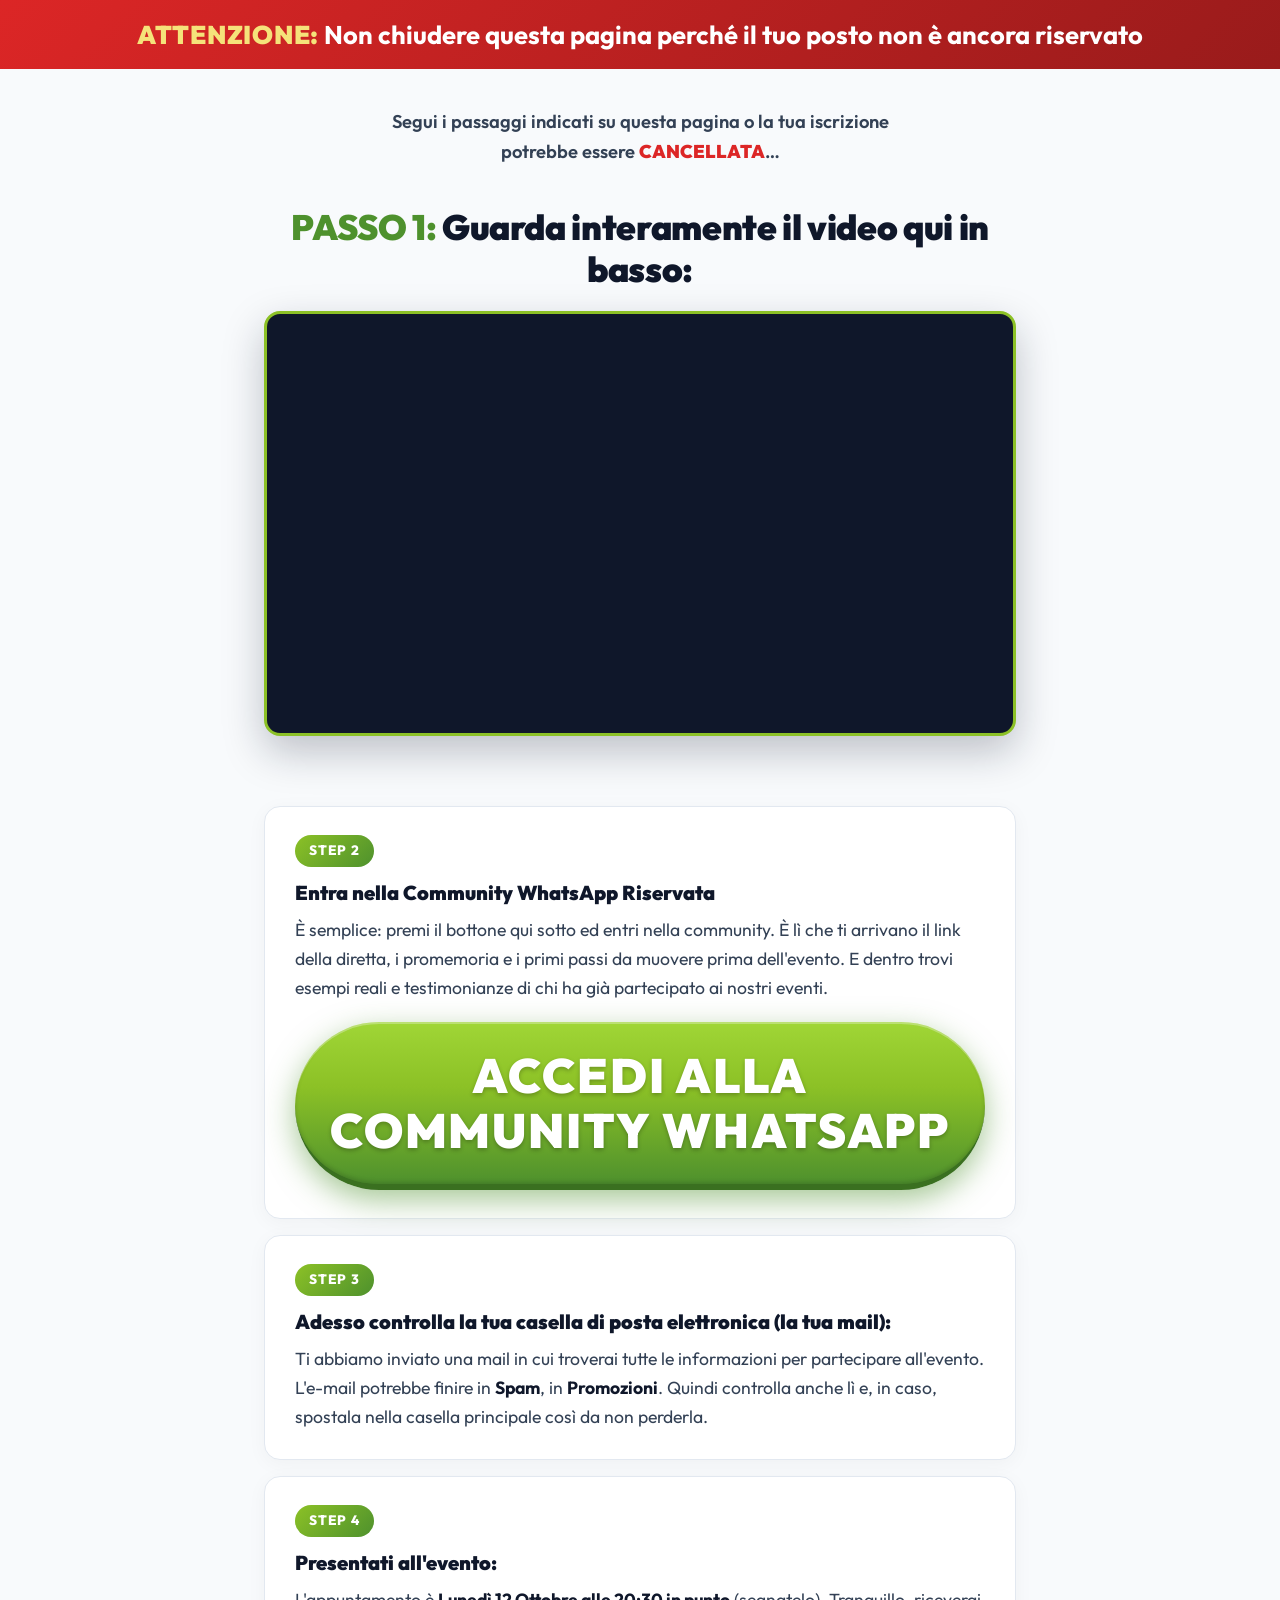
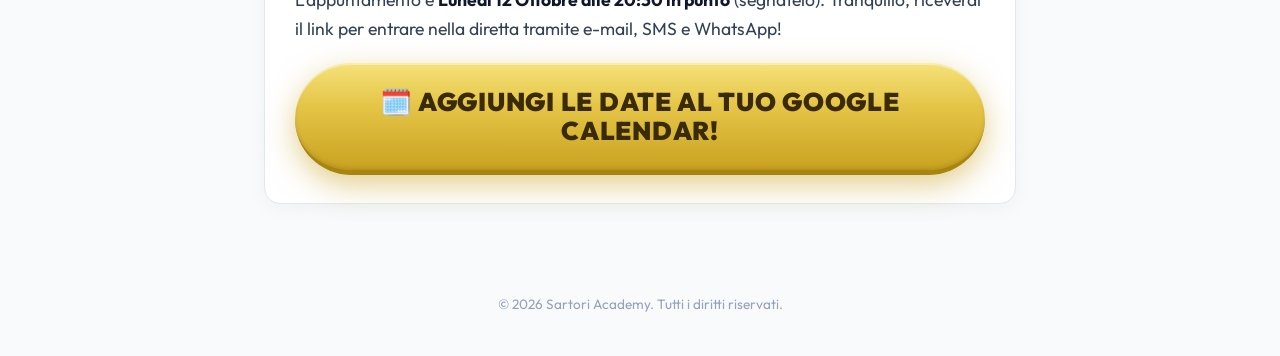
==== commit e0d84580: "Add Q4 Vidalytics embed to ROAS thank-you VSL Co-Authored-By: Claude Opus 5.5 <noreply@anthropic.com" ====
--- a/grazie.html
+++ b/grazie.html
@@ -17,6 +17,15 @@
     rel="stylesheet">
 
   <link rel="stylesheet" href="./css/style.css">
+
+  <!-- Microsoft Clarity — progetto "Q4 2026 Roas" (ymtm3s55lu) -->
+  <script type="text/javascript">
+    (function (c, l, a, r, i, t, y) {
+      c[a] = c[a] || function () { (c[a].q = c[a].q || []).push(arguments) };
+      t = l.createElement(r); t.async = 1; t.src = "https://www.clarity.ms/tag/" + i;
+      y = l.getElementsByTagName(r)[0]; y.parentNode.insertBefore(t, y);
+    })(window, document, "clarity", "script", "ymtm3s55lu");
+  </script>
 </head>
 
 <body>
@@ -48,19 +57,24 @@
          Il testo del video (A3, da "--- VSL ---" a "--- FINE VSL ---")
          è lo script del video: NON va mostrato in pagina.
 
-         TODO: NEW Q4 THANK-YOU VIDALYTICS EMBED
-         Sostituire l'intero <div class="vsl-placeholder"> qui sotto con
-         l'embed Vidalytics Q4 definitivo. NON riutilizzare l'embed Q2.
+         Embed Vidalytics Q4 THANK-YOU (Qo7FZ9rSbkFfkS5q).
          ========================================================== -->
     <section class="thankyou-vsl">
       <h2 class="step-heading"><span>PASSO 1:</span> Guarda interamente il video qui in basso:</h2>
 
       <div class="vsl-frame" data-vsl="thankyou">
-        <div class="vsl-placeholder" role="img" aria-label="Video">
-          <svg aria-hidden="true">
-            <use href="#icon-play"></use>
-          </svg>
-        </div>
+        <div id="vidalytics_embed_Qo7FZ9rSbkFfkS5q" style="width: 100%; position:relative; padding-top: 56.25%;"></div>
+        <script type="text/javascript">
+        (function (v, i, d, a, l, y, t, c, s) {
+            y='_'+d.toLowerCase();c=d+'L';if(!v[d]){v[d]={};}if(!v[c]){v[c]={};}if(!v[y]){v[y]={};}var vl='Loader',vli=v[y][vl],vsl=v[c][vl + 'Script'],vlf=v[c][vl + 'Loaded'],ve='Embed';
+            if (!vsl){vsl=function(u,cb){
+                if(t){cb();return;}s=i.createElement("script");s.type="text/javascript";s.async=1;s.src=u;
+                if(s.readyState){s.onreadystatechange=function(){if(s.readyState==="loaded"||s.readyState=="complete"){s.onreadystatechange=null;vlf=1;cb();}};}else{s.onload=function(){vlf=1;cb();};}
+                i.getElementsByTagName("head")[0].appendChild(s);
+            };}
+            vsl(l+'loader.min.js',function(){if(!vli){var vlc=v[c][vl];vli=new vlc();}vli.loadScript(l+'player.min.js',function(){var vec=v[d][ve];t=new vec();t.run(a);});});
+        })(window, document, 'Vidalytics', 'vidalytics_embed_Qo7FZ9rSbkFfkS5q', 'https://fast.vidalytics.com/embeds/mfTzAkpp/Qo7FZ9rSbkFfkS5q/');
+        </script>
       </div>
     </section>
 
@@ -75,10 +89,7 @@
             diretta, i promemoria e i primi passi da muovere prima dell'evento. E dentro trovi esempi reali e
             testimonianze di chi ha già partecipato ai nostri eventi.</p>
 
-          <!-- TODO: URL COMMUNITY WHATSAPP
-               Il link definitivo non è ancora stato fornito.
-               Aggiungere href="https://chat.whatsapp.com/..." e rimuovere aria-disabled. -->
-          <a class="cta-button cta-button--step" aria-disabled="true" target="_blank" rel="noopener">
+          <a class="cta-button cta-button--step" href="https://chat.whatsapp.com/FBwNG38H1w8KzcDO4n8ZG5" target="_blank" rel="noopener">
             ACCEDI ALLA COMMUNITY WHATSAPP
           </a>
         </div>
@@ -99,10 +110,7 @@
           <p>L'appuntamento è <strong>Lunedì 12 Ottobre alle 20:30 in punto</strong> (segnatelo). Tranquillo, riceverai
             il link per entrare nella diretta tramite e-mail, SMS e WhatsApp!</p>
 
-          <!-- TODO: URL GOOGLE CALENDAR
-               Il link definitivo non è ancora stato fornito.
-               Aggiungere href="https://calendar.google.com/..." e rimuovere aria-disabled. -->
-          <a class="form-submit form-submit--step" aria-disabled="true" target="_blank" rel="noopener">
+          <a class="form-submit form-submit--step" href="https://calendar.google.com/calendar/render?action=TEMPLATE&amp;text=Serata%20live%20ROAS%20-%20Regalo%2050%20prodotti&amp;dates=20261012T183000Z/20261012T200000Z&amp;details=Serata%20live%20gratuita%20con%20Gabriele%20Sartori.%20Il%20link%20per%20entrare%20in%20diretta%20arriva%20via%20email%20e%20nella%20community%20WhatsApp%20prima%20di%20ogni%20serata.&amp;location=Online&amp;ctz=Europe%2FRome&amp;recur=RRULE%3AFREQ%3DDAILY%3BCOUNT%3D3" target="_blank" rel="noopener">
             🗓️ AGGIUNGI LE DATE AL TUO GOOGLE CALENDAR!
           </a>
         </div>
